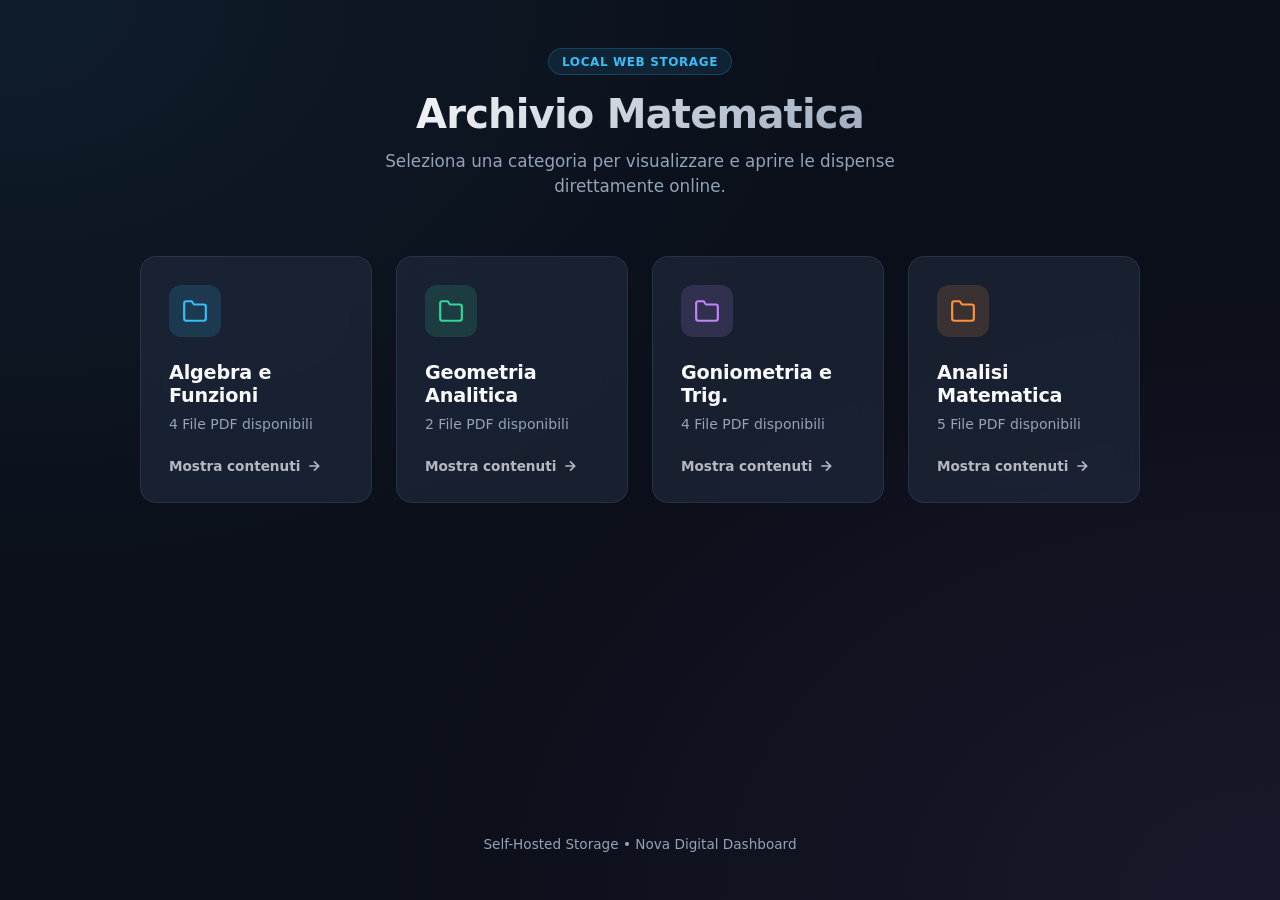
==== index.html @ 472b5d41 "Add files via upload" ====
<!DOCTYPE html>
<html lang="it">
<head>
    <meta charset="UTF-8">
    <meta name="viewport" content="width=device-width, initial-scale=1.0">
    <title>Math Web Storage</title>
    <link rel="stylesheet" href="style.css">
</head>
<body>

    <header>
        <span class="badge">Local Web Storage</span>
        <h1>Archivio Matematica</h1>
        <p>Seleziona una categoria per visualizzare e aprire le dispense direttamente online.</p>
    </header>

    <main class="container">

        <!-- Card 1: Algebra e Funzioni -->
        <div class="folder-card" onclick="openFolder('algebra')">
            <div class="icon-wrapper c-blue">
                <svg viewBox="0 0 24 24"><path d="M22 19a2 2 0 0 1-2 2H4a2 2 0 0 1-2-2V5a2 2 0 0 1 2-2h5l2 3h9a2 2 0 0 1 2 2z"></path></svg>
            </div>
            <h3>Algebra e Funzioni</h3>
            <p>4 File PDF disponibili</p>
            <div class="card-arrow">
                Mostra contenuti 
                <svg viewBox="0 0 24 24"><path d="M5 12h14M12 5l7 7-7 7"></path></svg>
            </div>
        </div>

        <!-- Card 2: Geometria Analitica -->
        <div class="folder-card" onclick="openFolder('geometria')">
            <div class="icon-wrapper c-green">
                <svg viewBox="0 0 24 24"><path d="M22 19a2 2 0 0 1-2 2H4a2 2 0 0 1-2-2V5a2 2 0 0 1 2-2h5l2 3h9a2 2 0 0 1 2 2z"></path></svg>
            </div>
            <h3>Geometria Analitica</h3>
            <p>2 File PDF disponibili</p>
            <div class="card-arrow">
                Mostra contenuti 
                <svg viewBox="0 0 24 24"><path d="M5 12h14M12 5l7 7-7 7"></path></svg>
            </div>
        </div>

        <!-- Card 3: Goniometria e Trigonometria -->
        <div class="folder-card" onclick="openFolder('goniometria')">
            <div class="icon-wrapper c-purple">
                <svg viewBox="0 0 24 24"><path d="M22 19a2 2 0 0 1-2 2H4a2 2 0 0 1-2-2V5a2 2 0 0 1 2-2h5l2 3h9a2 2 0 0 1 2 2z"></path></svg>
            </div>
            <h3>Goniometria e Trig.</h3>
            <p>4 File PDF disponibili</p>
            <div class="card-arrow">
                Mostra contenuti 
                <svg viewBox="0 0 24 24"><path d="M5 12h14M12 5l7 7-7 7"></path></svg>
            </div>
        </div>

        <!-- Card 4: Analisi Matematica -->
        <div class="folder-card" onclick="openFolder('analisi')">
            <div class="icon-wrapper c-orange">
                <svg viewBox="0 0 24 24"><path d="M22 19a2 2 0 0 1-2 2H4a2 2 0 0 1-2-2V5a2 2 0 0 1 2-2h5l2 3h9a2 2 0 0 1 2 2z"></path></svg>
            </div>
            <h3>Analisi Matematica</h3>
            <p>5 File PDF disponibili</p>
            <div class="card-arrow">
                Mostra contenuti 
                <svg viewBox="0 0 24 24"><path d="M5 12h14M12 5l7 7-7 7"></path></svg>
            </div>
        </div>

    </main>

    <!-- Modal per l'elenco file e Anteprima PDF -->
    <div id="fileModal" class="modal">
        <div class="modal-content">
            <div class="modal-header">
                <h2 id="modalTitle">Titolo Cartella</h2>
                <span class="close-btn" onclick="closeModal()">&times;</span>
            </div>
            <div class="modal-body">
                <ul id="fileList" class="file-list"></ul>
                <div id="pdfViewerContainer" style="display: none; margin-top: 1rem;">
                    <button onclick="closePdfViewer()" class="back-btn">&larr; Torna alla lista file</button>
                    <iframe id="pdfFrame" src="" width="100%" height="600px" style="border: 1px solid var(--card-border); border-radius: 12px;"></iframe>
                </div>
            </div>
        </div>
    </div>

    <footer>
        <p>Self-Hosted Storage &bull; Nova Digital Dashboard</p>
    </footer>

    <script>
        // Mappatura automatica dei file
        const fileData = {
            algebra: {
                title: "Algebra e Funzioni Base",
                folder: "./Mate/01_Algebra_e_Funzioni_Base/",
                files: [
                    "VR - Mat - 04_Numeri Reali e Radicali.pdf",
                    "VR - Mat - 05_Radicali Operazioni.pdf",
                    "VR - Mat - Funzioni 02 - Esponenziali.pdf",
                    "VR - Mat - Funzioni 02 - Logaritmi.pdf"
                ]
            },
            geometria: {
                title: "Geometria Analitica",
                folder: "./Mate/02_Geometria_Analitica/",
                files: [
                    "VR - Mat - Geom. analitica 01 - Segmenti e Rette.pdf",
                    "VR - Mat - Geom. analitica 02 - Parabola.pdf"
                ]
            },
            goniometria: {
                title: "Goniometria e Trigonometria",
                folder: "./Mate/03_Goniometria_e_Trigonometria/",
                files: [
                    "VR - Mat - Gonio 01 - Archi associati e Formule Goniometriche.pdf",
                    "VR - Mat - Gonio 01 - Funzioni e formule goniometriche.pdf",
                    "VR - Mat - Gonio 02 - Eq e Diseq goniometriche.pdf",
                    "VR - Mat - Gonio 03 - Trigonometria.pdf"
                ]
            },
            analisi: {
                title: "Analisi Matematica",
                folder: "./Mate/04_Analisi_Matematica/",
                files: [
                    "VR - Mat - Classi 5 - 2_Limiti.pdf",
                    "VR - Mat - Classi 5 - 3_Continuità e Asintoti.pdf",
                    "VR_Mat - Classi 5 - 4_Derivate.pdf",
                    "VR_Mat - Classi 5 - 5_Calcolo differenziale.pdf",
                    "VR_Mat - Classi 5 - 7_Integrali indefiniti.pdf"
                ]
            }
        };

        function openFolder(key) {
            const data = fileData[key];
            document.getElementById('modalTitle').innerText = data.title;
            const fileListEl = document.getElementById('fileList');
            fileListEl.innerHTML = '';
            
            closePdfViewer();

            data.files.forEach(file => {
                const fileUrl = data.folder + encodeURIComponent(file);
                const li = document.createElement('li');
                li.className = 'file-item';
                li.innerHTML = `
                    <div style="display: flex; justify-content: space-between; align-items: center; width: 100%;">
                        <span style="display: flex; align-items: center;">
                            <span class="file-icon">📄</span> ${file}
                        </span>
                        <div>
                            <button onclick="previewPdf('${fileUrl}')" style="background: rgba(56,189,248,0.15); color: var(--accent-blue); border: none; padding: 0.4rem 0.8rem; border-radius: 6px; cursor: pointer; font-weight: 600; margin-right: 8px;">Anteprima</button>
                            <a href="${fileUrl}" target="_blank" style="color: var(--text-secondary); text-decoration: none; font-size: 0.85rem;">Apri in scheda &nearr;</a>
                        </div>
                    </div>
                `;
                fileListEl.appendChild(li);
            });

            document.getElementById('fileModal').style.display = 'flex';
        }

        function previewPdf(url) {
            document.getElementById('fileList').style.display = 'none';
            document.getElementById('pdfFrame').src = url;
            document.getElementById('pdfViewerContainer').style.display = 'block';
        }

        function closePdfViewer() {
            document.getElementById('pdfFrame').src = '';
            document.getElementById('pdfViewerContainer').style.display = 'none';
            document.getElementById('fileList').style.display = 'block';
        }

        function closeModal() {
            document.getElementById('fileModal').style.display = 'none';
            closePdfViewer();
        }

        window.onclick = function(event) {
            const modal = document.getElementById('fileModal');
            if (event.target == modal) {
                closeModal();
            }
        }
    </script>
</body>
</html>
---- style.css ----
:root {
    --bg-main: #0B0F19;
    --card-bg: rgba(30, 41, 59, 0.7);
    --card-border: rgba(255, 255, 255, 0.08);
    --card-hover-border: rgba(56, 189, 248, 0.4);
    --text-primary: #F8FAFC;
    --text-secondary: #94A3B8;
    
    --accent-blue: #38BDF8;
    --accent-green: #34D399;
    --accent-purple: #C084FC;
    --accent-orange: #FB923C;
    
    --glow-blue: rgba(56, 189, 248, 0.15);
    --glow-green: rgba(52, 211, 153, 0.15);
    --glow-purple: rgba(192, 132, 252, 0.15);
    --glow-orange: rgba(251, 146, 60, 0.15);
}

* {
    box-sizing: border-box;
    margin: 0;
    padding: 0;
    font-family: 'Inter', system-ui, -apple-system, BlinkMacSystemFont, sans-serif;
}

body {
    background-color: var(--bg-main);
    background-image: 
        radial-gradient(at 0% 0%, rgba(56, 189, 248, 0.08) 0px, transparent 50%),
        radial-gradient(at 100% 100%, rgba(192, 132, 252, 0.08) 0px, transparent 50%);
    background-attachment: fixed;
    color: var(--text-primary);
    min-height: 100vh;
    display: flex;
    flex-direction: column;
    align-items: center;
    padding: 3rem 1.5rem;
}

header {
    text-align: center;
    margin-bottom: 3.5rem;
    max-width: 600px;
}

.badge {
    display: inline-block;
    padding: 0.35rem 0.8rem;
    background: rgba(56, 189, 248, 0.1);
    border: 1px solid rgba(56, 189, 248, 0.2);
    border-radius: 20px;
    color: var(--accent-blue);
    font-size: 0.75rem;
    font-weight: 600;
    text-transform: uppercase;
    letter-spacing: 0.05em;
    margin-bottom: 1rem;
}

header h1 {
    font-size: 2.5rem;
    font-weight: 800;
    letter-spacing: -0.02em;
    background: linear-gradient(135deg, #FFFFFF 0%, #94A3B8 100%);
    -webkit-background-clip: text;
    -webkit-text-fill-color: transparent;
    margin-bottom: 0.75rem;
}

header p {
    color: var(--text-secondary);
    font-size: 1.05rem;
    line-height: 1.5;
}

.container {
    width: 100%;
    max-width: 1000px;
    display: grid;
    grid-template-columns: repeat(auto-fit, minmax(220px, 1fr));
    gap: 1.5rem;
}

.folder-card {
    background: var(--card-bg);
    backdrop-filter: blur(12px);
    -webkit-backdrop-filter: blur(12px);
    border: 1px solid var(--card-border);
    border-radius: 16px;
    padding: 1.75rem;
    text-decoration: none;
    color: inherit;
    display: flex;
    flex-direction: column;
    transition: all 0.3s cubic-bezier(0.16, 1, 0.3, 1);
    position: relative;
    overflow: hidden;
}

.folder-card:hover {
    transform: translateY(-6px);
    border-color: var(--card-hover-border);
    box-shadow: 0 20px 30px -10px rgba(0, 0, 0, 0.5);
}

.icon-wrapper {
    width: 52px;
    height: 52px;
    border-radius: 12px;
    display: flex;
    align-items: center;
    justify-content: center;
    margin-bottom: 1.5rem;
    transition: transform 0.3s ease;
}

.folder-card:hover .icon-wrapper {
    transform: scale(1.08);
}

.icon-wrapper svg {
    width: 26px;
    height: 26px;
    fill: none;
    stroke-width: 2;
    stroke-linecap: round;
    stroke-linejoin: round;
}

/* Temi cromatici per card */
.c-blue { background: var(--glow-blue); }
.c-blue svg { stroke: var(--accent-blue); }

.c-green { background: var(--glow-green); }
.c-green svg { stroke: var(--accent-green); }

.c-purple { background: var(--glow-purple); }
.c-purple svg { stroke: var(--accent-purple); }

.c-orange { background: var(--glow-orange); }
.c-orange svg { stroke: var(--accent-orange); }

.folder-card h3 {
    font-size: 1.2rem;
    font-weight: 700;
    margin-bottom: 0.5rem;
    letter-spacing: -0.01em;
}

.folder-card p {
    font-size: 0.875rem;
    color: var(--text-secondary);
    line-height: 1.4;
}

.card-arrow {
    margin-top: auto;
    padding-top: 1.5rem;
    display: flex;
    align-items: center;
    font-size: 0.85rem;
    font-weight: 600;
    color: var(--text-primary);
    opacity: 0.7;
    transition: opacity 0.2s ease, transform 0.2s ease;
}

.card-arrow svg {
    width: 16px;
    height: 16px;
    margin-left: 6px;
    stroke: currentColor;
    fill: none;
    stroke-width: 2.5;
}

.folder-card:hover .card-arrow {
    opacity: 1;
}

.folder-card:hover .card-arrow svg {
    transform: translateX(4px);
}

footer {
    margin-top: auto;
    padding-top: 4rem;
    color: var(--text-secondary);
    font-size: 0.85rem;
    text-align: center;
}

/* Stili per le pagine elenco file (PDF viewer interno) */
.file-list {
    list-style: none;
    margin-top: 1.5rem;
    width: 100%;
}

.file-item {
    background: var(--card-bg);
    border: 1px solid var(--card-border);
    border-radius: 10px;
    margin-bottom: 0.75rem;
    transition: all 0.2s ease;
}

.file-item a {
    display: flex;
    align-items: center;
    padding: 1rem 1.25rem;
    color: var(--text-primary);
    text-decoration: none;
    font-weight: 500;
}

.file-item:hover {
    border-color: var(--accent-blue);
    background: rgba(56, 189, 248, 0.05);
    transform: translateX(4px);
}

.file-icon {
    margin-right: 1rem;
    color: var(--accent-orange);
}

.back-btn {
    display: inline-flex;
    align-items: center;
    color: var(--accent-blue);
    text-decoration: none;
    font-weight: 600;
    font-size: 0.9rem;
    margin-bottom: 1.5rem;
    transition: opacity 0.2s;
}

.back-btn:hover {
    opacity: 0.8;
}

/* Stili Finestra Modale / Viewer */
/* Stili Finestra Modale / Viewer ampliati */
.modal {
    display: none;
    position: fixed;
    top: 0;
    left: 0;
    width: 100vw;
    height: 100vh;
    background: rgba(11, 15, 25, 0.85);
    backdrop-filter: blur(8px);
    z-index: 1000;
    justify-content: center;
    align-items: center;
    padding: 1rem;
}

.modal-content {
    background: var(--bg-main);
    border: 1px solid var(--card-border);
    border-radius: 16px;
    width: 95vw;            /* Occupa il 95% della larghezza schermo */
    max-width: 1400px;      /* Limite massimo esteso */
    height: 92vh;           /* Occupa il 92% dell'altezza schermo */
    display: flex;
    flex-direction: column;
    padding: 1.5rem;
    box-shadow: 0 25px 50px -12px rgba(0, 0, 0, 0.7);
}

.modal-header {
    display: flex;
    justify-content: space-between;
    align-items: center;
    margin-bottom: 1rem;
    border-bottom: 1px solid var(--card-border);
    padding-bottom: 0.75rem;
}

.modal-body {
    flex: 1;
    display: flex;
    flex-direction: column;
    overflow-y: auto;
}

.close-btn {
    font-size: 1.8rem;
    color: var(--text-secondary);
    cursor: pointer;
    transition: color 0.2s;
}

.close-btn:hover {
    color: var(--text-primary);
}

#pdfViewerContainer {
    flex: 1;
    display: flex;
    flex-direction: column;
    height: 100%;
}

#pdfFrame {
    flex: 1;
    width: 100%;
    height: 100%;
    min-height: 75vh;       /* Aumentata l'altezza del PDF */
    border: 1px solid var(--card-border);
    border-radius: 12px;
}
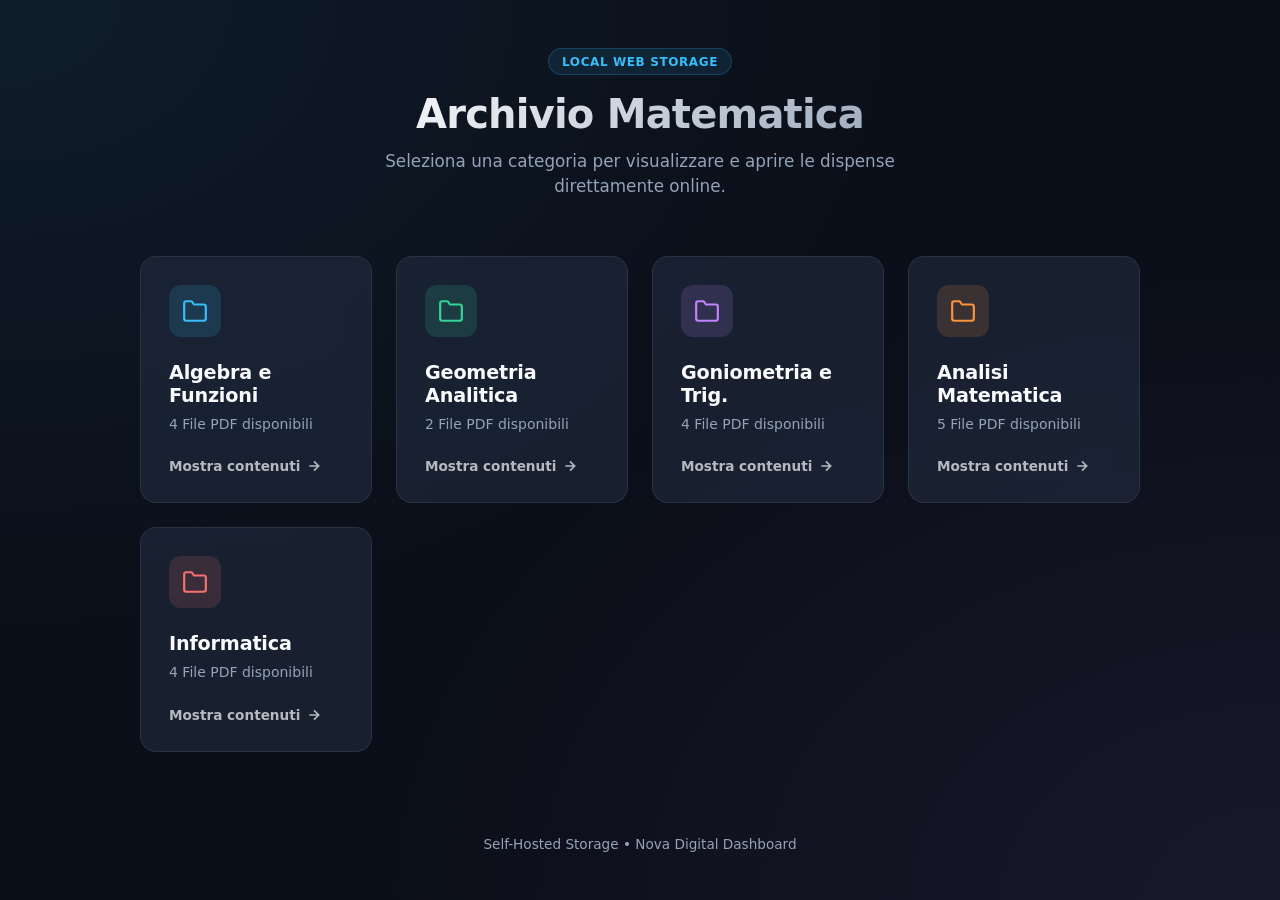
==== commit 12635c67: "5" ====
--- a/index.html
+++ b/index.html
@@ -1,11 +1,13 @@
 <!DOCTYPE html>
 <html lang="it">
+
 <head>
     <meta charset="UTF-8">
     <meta name="viewport" content="width=device-width, initial-scale=1.0">
     <title>Math Web Storage</title>
     <link rel="stylesheet" href="style.css">
 </head>
+
 <body>
 
     <header>
@@ -19,58 +21,91 @@
         <!-- Card 1: Algebra e Funzioni -->
         <div class="folder-card" onclick="openFolder('algebra')">
             <div class="icon-wrapper c-blue">
-                <svg viewBox="0 0 24 24"><path d="M22 19a2 2 0 0 1-2 2H4a2 2 0 0 1-2-2V5a2 2 0 0 1 2-2h5l2 3h9a2 2 0 0 1 2 2z"></path></svg>
+                <svg viewBox="0 0 24 24">
+                    <path d="M22 19a2 2 0 0 1-2 2H4a2 2 0 0 1-2-2V5a2 2 0 0 1 2-2h5l2 3h9a2 2 0 0 1 2 2z"></path>
+                </svg>
             </div>
             <h3>Algebra e Funzioni</h3>
             <p>4 File PDF disponibili</p>
             <div class="card-arrow">
-                Mostra contenuti 
-                <svg viewBox="0 0 24 24"><path d="M5 12h14M12 5l7 7-7 7"></path></svg>
+                Mostra contenuti
+                <svg viewBox="0 0 24 24">
+                    <path d="M5 12h14M12 5l7 7-7 7"></path>
+                </svg>
             </div>
         </div>
 
         <!-- Card 2: Geometria Analitica -->
         <div class="folder-card" onclick="openFolder('geometria')">
             <div class="icon-wrapper c-green">
-                <svg viewBox="0 0 24 24"><path d="M22 19a2 2 0 0 1-2 2H4a2 2 0 0 1-2-2V5a2 2 0 0 1 2-2h5l2 3h9a2 2 0 0 1 2 2z"></path></svg>
+                <svg viewBox="0 0 24 24">
+                    <path d="M22 19a2 2 0 0 1-2 2H4a2 2 0 0 1-2-2V5a2 2 0 0 1 2-2h5l2 3h9a2 2 0 0 1 2 2z"></path>
+                </svg>
             </div>
             <h3>Geometria Analitica</h3>
             <p>2 File PDF disponibili</p>
             <div class="card-arrow">
-                Mostra contenuti 
-                <svg viewBox="0 0 24 24"><path d="M5 12h14M12 5l7 7-7 7"></path></svg>
+                Mostra contenuti
+                <svg viewBox="0 0 24 24">
+                    <path d="M5 12h14M12 5l7 7-7 7"></path>
+                </svg>
             </div>
         </div>
 
         <!-- Card 3: Goniometria e Trigonometria -->
         <div class="folder-card" onclick="openFolder('goniometria')">
             <div class="icon-wrapper c-purple">
-                <svg viewBox="0 0 24 24"><path d="M22 19a2 2 0 0 1-2 2H4a2 2 0 0 1-2-2V5a2 2 0 0 1 2-2h5l2 3h9a2 2 0 0 1 2 2z"></path></svg>
+                <svg viewBox="0 0 24 24">
+                    <path d="M22 19a2 2 0 0 1-2 2H4a2 2 0 0 1-2-2V5a2 2 0 0 1 2-2h5l2 3h9a2 2 0 0 1 2 2z"></path>
+                </svg>
             </div>
             <h3>Goniometria e Trig.</h3>
             <p>4 File PDF disponibili</p>
             <div class="card-arrow">
-                Mostra contenuti 
-                <svg viewBox="0 0 24 24"><path d="M5 12h14M12 5l7 7-7 7"></path></svg>
+                Mostra contenuti
+                <svg viewBox="0 0 24 24">
+                    <path d="M5 12h14M12 5l7 7-7 7"></path>
+                </svg>
             </div>
         </div>
 
         <!-- Card 4: Analisi Matematica -->
         <div class="folder-card" onclick="openFolder('analisi')">
             <div class="icon-wrapper c-orange">
-                <svg viewBox="0 0 24 24"><path d="M22 19a2 2 0 0 1-2 2H4a2 2 0 0 1-2-2V5a2 2 0 0 1 2-2h5l2 3h9a2 2 0 0 1 2 2z"></path></svg>
+                <svg viewBox="0 0 24 24">
+                    <path d="M22 19a2 2 0 0 1-2 2H4a2 2 0 0 1-2-2V5a2 2 0 0 1 2-2h5l2 3h9a2 2 0 0 1 2 2z"></path>
+                </svg>
             </div>
             <h3>Analisi Matematica</h3>
             <p>5 File PDF disponibili</p>
             <div class="card-arrow">
-                Mostra contenuti 
-                <svg viewBox="0 0 24 24"><path d="M5 12h14M12 5l7 7-7 7"></path></svg>
+                Mostra contenuti
+                <svg viewBox="0 0 24 24">
+                    <path d="M5 12h14M12 5l7 7-7 7"></path>
+                </svg>
+            </div>
+        </div>
+
+        <!-- Card 5: Informatica -->
+        <div class="folder-card" onclick="openFolder('informatica')">
+            <div class="icon-wrapper c-red">
+                <svg viewBox="0 0 24 24">
+                    <path d="M22 19a2 2 0 0 1-2 2H4a2 2 0 0 1-2-2V5a2 2 0 0 1 2-2h5l2 3h9a2 2 0 0 1 2 2z"></path>
+                </svg>
+            </div>
+            <h3>Informatica</h3>
+            <p>4 File PDF disponibili</p>
+            <div class="card-arrow">
+                Mostra contenuti
+                <svg viewBox="0 0 24 24">
+                    <path d="M5 12h14M12 5l7 7-7 7"></path>
+                </svg>
             </div>
         </div>
 
     </main>
 
-    <!-- Modal per l'elenco file e Anteprima PDF -->
+    <!-- Modal per elenco file e anteprima PDF -->
     <div id="fileModal" class="modal">
         <div class="modal-content">
             <div class="modal-header">
@@ -81,7 +116,8 @@
                 <ul id="fileList" class="file-list"></ul>
                 <div id="pdfViewerContainer" style="display: none; margin-top: 1rem;">
                     <button onclick="closePdfViewer()" class="back-btn">&larr; Torna alla lista file</button>
-                    <iframe id="pdfFrame" src="" width="100%" height="600px" style="border: 1px solid var(--card-border); border-radius: 12px;"></iframe>
+                    <iframe id="pdfFrame" src="" width="100%" height="600px"
+                        style="border: 1px solid var(--card-border); border-radius: 12px;"></iframe>
                 </div>
             </div>
         </div>
@@ -92,7 +128,6 @@
     </footer>
 
     <script>
-        // Mappatura automatica dei file
         const fileData = {
             algebra: {
                 title: "Algebra e Funzioni Base",
@@ -132,6 +167,16 @@
                     "VR_Mat - Classi 5 - 5_Calcolo differenziale.pdf",
                     "VR_Mat - Classi 5 - 7_Integrali indefiniti.pdf"
                 ]
+            },
+            informatica: {
+                title: "Informatica",
+                folder: "./Informatica/05_Informatica/",
+                files: [
+                    "01_Modelli_di_database.pdf",
+                    "02_Algebra_relazionale.pdf",
+                    "03_Progettazione_concettuale.pdf",
+                    "04_Progettazione_logica.pdf",
+                ]
             }
         };
 
@@ -140,21 +185,30 @@
             document.getElementById('modalTitle').innerText = data.title;
             const fileListEl = document.getElementById('fileList');
             fileListEl.innerHTML = '';
-            
+
             closePdfViewer();
 
             data.files.forEach(file => {
                 const fileUrl = data.folder + encodeURIComponent(file);
                 const li = document.createElement('li');
                 li.className = 'file-item';
+
                 li.innerHTML = `
-                    <div style="display: flex; justify-content: space-between; align-items: center; width: 100%;">
-                        <span style="display: flex; align-items: center;">
-                            <span class="file-icon">📄</span> ${file}
-                        </span>
-                        <div>
-                            <button onclick="previewPdf('${fileUrl}')" style="background: rgba(56,189,248,0.15); color: var(--accent-blue); border: none; padding: 0.4rem 0.8rem; border-radius: 6px; cursor: pointer; font-weight: 600; margin-right: 8px;">Anteprima</button>
-                            <a href="${fileUrl}" target="_blank" style="color: var(--text-secondary); text-decoration: none; font-size: 0.85rem;">Apri in scheda &nearr;</a>
+                    <div class="file-row" onclick="previewPdf('${fileUrl}')">
+                        <div class="file-info">
+                            <span class="file-icon">📄</span>
+                            <span class="file-name">${file}</span>
+                        </div>
+                        <div class="file-actions">
+                            <span class="preview-badge">Visualizza</span>
+                            <a href="${fileUrl}" target="_blank" onclick="event.stopPropagation();" class="open-tab-btn" title="Apri in una nuova scheda">
+                                <span>Apri in scheda</span>
+                                <svg width="14" height="14" viewBox="0 0 24 24" fill="none" stroke="currentColor" stroke-width="2.5" stroke-linecap="round" stroke-linejoin="round">
+                                    <path d="M18 13v6a2 2 0 0 1-2 2H5a2 2 0 0 1-2-2V8a2 2 0 0 1 2-2h6"></path>
+                                    <polyline points="15 3 21 3 21 9"></polyline>
+                                    <line x1="10" y1="14" x2="21" y2="3"></line>
+                                </svg>
+                            </a>
                         </div>
                     </div>
                 `;
@@ -181,7 +235,7 @@
             closePdfViewer();
         }
 
-        window.onclick = function(event) {
+        window.onclick = function (event) {
             const modal = document.getElementById('fileModal');
             if (event.target == modal) {
                 closeModal();
@@ -189,4 +243,5 @@
         }
     </script>
 </body>
+
 </html>
--- a/style.css
+++ b/style.css
@@ -10,11 +10,13 @@
     --accent-green: #34D399;
     --accent-purple: #C084FC;
     --accent-orange: #FB923C;
+    --accent-red: #F87171;
     
     --glow-blue: rgba(56, 189, 248, 0.15);
     --glow-green: rgba(52, 211, 153, 0.15);
     --glow-purple: rgba(192, 132, 252, 0.15);
     --glow-orange: rgba(251, 146, 60, 0.15);
+    --glow-red: rgba(248, 113, 113, 0.15);
 }
 
 * {
@@ -141,6 +143,12 @@
 .c-orange { background: var(--glow-orange); }
 .c-orange svg { stroke: var(--accent-orange); }
 
+.c-red { background: var(--glow-red); }
+.c-red svg { stroke: var(--accent-red); }
+
+.c-blue2 { background: var(--glow-purple); }
+.c-blue2 svg { stroke: var(--accent-orange); }
+
 .folder-card h3 {
     font-size: 1.2rem;
     font-weight: 700;
@@ -230,15 +238,23 @@
     display: inline-flex;
     align-items: center;
     color: var(--accent-blue);
+    background: rgba(56, 189, 248, 0.1);
+    border: 1px solid rgba(56, 189, 248, 0.25);
+    border-radius: 8px;
+    padding: 0.5rem 1rem;
     text-decoration: none;
     font-weight: 600;
     font-size: 0.9rem;
+    font-family: inherit;
+    cursor: pointer;
     margin-bottom: 1.5rem;
-    transition: opacity 0.2s;
+    transition: all 0.2s ease;
 }
 
 .back-btn:hover {
-    opacity: 0.8;
+    background: rgba(56, 189, 248, 0.2);
+    border-color: var(--accent-blue);
+    opacity: 1;
 }
 
 /* Stili Finestra Modale / Viewer */
@@ -312,4 +328,96 @@
     min-height: 75vh;       /* Aumentata l'altezza del PDF */
     border: 1px solid var(--card-border);
     border-radius: 12px;
+}
+
+/* Styling migliorato per la lista file */
+.file-row {
+    display: flex;
+    justify-content: space-between;
+    align-items: center;
+    padding: 0.85rem 1.25rem;
+    width: 100%;
+    cursor: pointer;
+    border-radius: 10px;
+    transition: background 0.2s ease, transform 0.15s ease;
+}
+
+.file-row:hover {
+    background: rgba(56, 189, 248, 0.08);
+}
+
+.file-info {
+    display: flex;
+    align-items: center;
+    gap: 0.75rem;
+    font-weight: 500;
+    color: var(--text-primary);
+}
+
+.file-name {
+    font-size: 0.95rem;
+}
+
+
+
+.preview-badge {
+    font-size: 0.8rem;
+    font-weight: 600;
+    color: var(--accent-blue);
+    background: rgba(56, 189, 248, 0.12);
+    padding: 0.3rem 0.65rem;
+    border-radius: 6px;
+    transition: all 0.2s ease;
+}
+
+.file-row:hover .preview-badge {
+    background: var(--accent-blue);
+    color: #0B0F19;
+}
+
+/* Contenitore dei pulsanti (garantisce lo spazio e l'allineamento) */
+.file-actions {
+    display: flex;
+    align-items: center;
+    gap: 0.75rem;
+    flex-shrink: 0;
+}
+
+/* Pulsante "Apri in scheda" ingrandito e sistemato */
+.open-tab-btn {
+    display: inline-flex;
+    align-items: center;
+    justify-content: center;
+    gap: 0.5rem;
+    padding: 0.5rem 1rem;       /* Più padding per renderlo più grande */
+    font-size: 0.875rem;        /* Testo leggermente più grande */
+    font-weight: 600;
+    color: #38bdf8 !important;
+    background: rgba(56, 189, 248, 0.12);
+    border: 1px solid rgba(56, 189, 248, 0.35);
+    border-radius: 8px;
+    transition: all 0.2s ease;
+    text-decoration: none;
+    white-space: nowrap;        /* Impedisce assolutamente al testo di andare a capo */
+    line-height: 1;
+}
+
+.open-tab-btn svg {
+    width: 16px;                /* Icona proporzionata al nuovo testo */
+    height: 16px;
+    stroke: #38bdf8 !important;
+    transition: stroke 0.2s ease;
+    flex-shrink: 0;
+}
+
+.open-tab-btn:hover {
+    color: #0b0f19 !important;
+    background: #38bdf8;
+    border-color: #38bdf8;
+    transform: translateY(-1px);
+    box-shadow: 0 4px 12px rgba(56, 189, 248, 0.25);
+}
+
+.open-tab-btn:hover svg {
+    stroke: #0b0f19 !important;
 }
